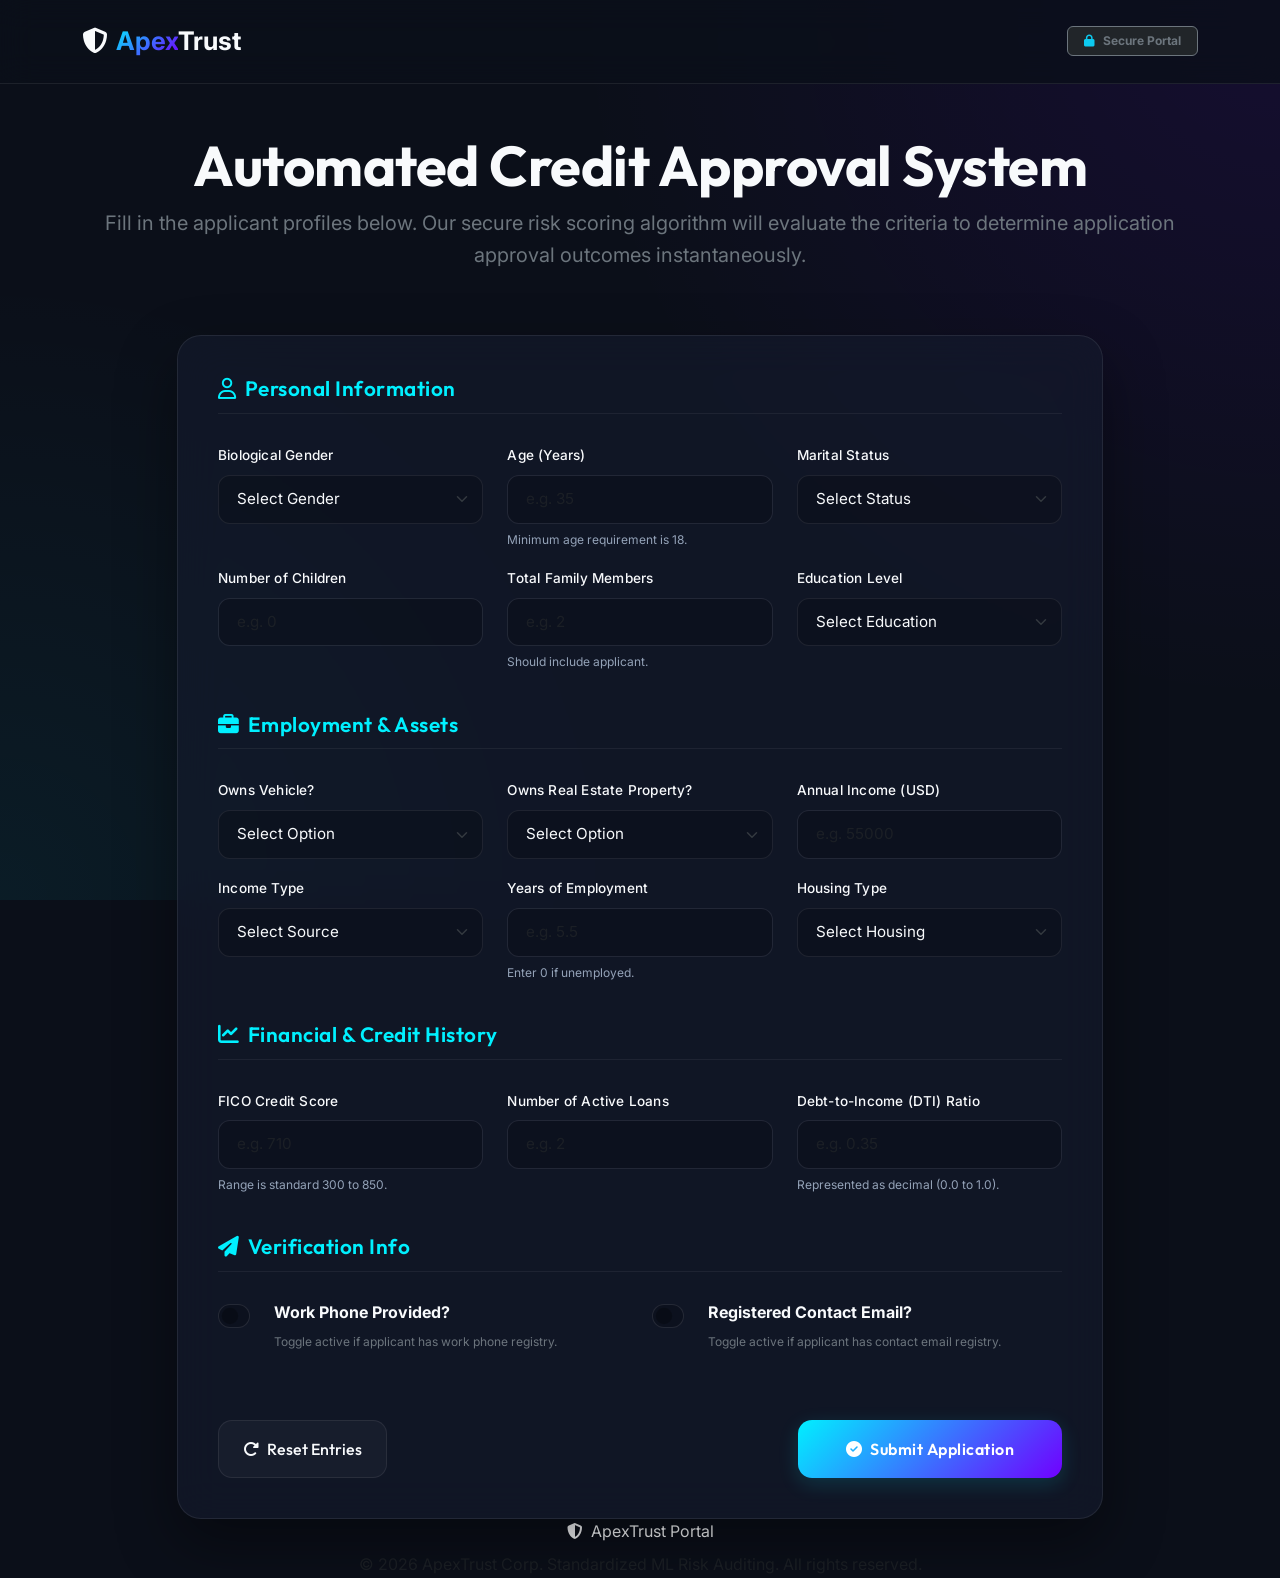
==== index.html @ 48a62194 "Convert project to a client-side single-page app for static hosting" ====
<!DOCTYPE html>
<html lang="en">
<head>
    <meta charset="UTF-8">
    <meta name="viewport" content="width=device-width, initial-scale=1.0">
    <title>ApexTrust | Credit Approval Portal</title>
    <!-- Bootstrap 5 CSS -->
    <link href="https://cdn.jsdelivr.net/npm/bootstrap@5.3.2/dist/css/bootstrap.min.css" rel="stylesheet">
    <!-- Google Fonts (Outfit & Inter) -->
    <link rel="preconnect" href="https://fonts.googleapis.com">
    <link rel="preconnect" href="https://fonts.gstatic.com" crossorigin>
    <link href="https://fonts.googleapis.com/css2?family=Inter:wght@300;400;500;600;700&family=Outfit:wght@300;400;500;600;700;800&display=swap" rel="stylesheet">
    <!-- FontAwesome for icons -->
    <link rel="stylesheet" href="https://cdnjs.cloudflare.com/ajax/libs/font-awesome/6.4.0/css/all.min.css">
    <!-- Custom style sheet -->
    <link rel="stylesheet" href="static/css/style.css">
    
    <style>
        /* Smooth transitions for the containers */
        .fade-transition {
            transition: opacity 0.4s ease, transform 0.4s ease;
            opacity: 1;
            transform: translateY(0);
        }
        .fade-out {
            opacity: 0;
            transform: translateY(20px);
        }
        .d-none {
            display: none !important;
        }
    </style>
</head>
<body>

    <!-- 1. Navigation Bar -->
    <nav class="navbar navbar-expand-lg navbar-custom">
        <div class="container">
            <a class="navbar-brand" href="#">
                <i class="fa-solid fa-shield-halved me-2"></i><span>Apex</span>Trust
            </a>
            <div class="d-flex align-items-center">
                <span id="secure-badge" class="badge bg-dark border border-secondary text-secondary py-2 px-3">
                    <i class="fa-solid fa-lock me-2 text-info"></i>Secure Portal
                </span>
            </div>
        </div>
    </nav>

    <!-- 2. Hero Section -->
    <header class="container hero-section text-center py-5">
        <h1 class="hero-title display-4 fw-bold">Automated Credit Approval System</h1>
        <p class="hero-subtitle text-secondary fs-5 max-width-600 mx-auto">Fill in the applicant profiles below. Our secure risk scoring algorithm will evaluate the criteria to determine application approval outcomes instantaneously.</p>
    </header>

    <!-- Main Content Container -->
    <main class="container">
        
        <!-- FORM CONTAINER (Visible by default) -->
        <div id="form-container" class="row justify-content-center fade-transition">
            <div class="col-lg-10">
                <form id="prediction-form" class="form-card needs-validation" novalidate>
                    
                    <!-- Section A: Personal Profile -->
                    <h3 class="form-section-title"><i class="fa-regular fa-user me-2"></i>Personal Information</h3>
                    <div class="row mb-4">
                        <div class="col-md-4 mb-3">
                            <label for="gender" class="form-label">Biological Gender</label>
                            <select class="form-select" id="gender" name="gender" required>
                                <option value="" disabled selected>Select Gender</option>
                                <option value="Male">Male</option>
                                <option value="Female">Female</option>
                            </select>
                        </div>
                        <div class="col-md-4 mb-3">
                            <label for="age" class="form-label">Age (Years)</label>
                            <input type="number" class="form-control" id="age" name="age" min="18" max="100" placeholder="e.g. 35" required>
                            <div class="form-text">Minimum age requirement is 18.</div>
                        </div>
                        <div class="col-md-4 mb-3">
                            <label for="family_status" class="form-label">Marital Status</label>
                            <select class="form-select" id="family_status" name="family_status" required>
                                <option value="" disabled selected>Select Status</option>
                                <option value="Married">Married</option>
                                <option value="Single">Single</option>
                                <option value="Civil marriage">Civil Marriage</option>
                                <option value="Separated">Separated</option>
                                <option value="Widow">Widow</option>
                            </select>
                        </div>
                        <div class="col-md-4 mb-3">
                            <label for="children_count" class="form-label">Number of Children</label>
                            <input type="number" class="form-control" id="children_count" name="children_count" min="0" max="20" placeholder="e.g. 0" required>
                        </div>
                        <div class="col-md-4 mb-3">
                            <label for="family_members" class="form-label">Total Family Members</label>
                            <input type="number" class="form-control" id="family_members" name="family_members" min="1" max="25" placeholder="e.g. 2" required>
                            <div class="form-text">Should include applicant.</div>
                        </div>
                        <div class="col-md-4 mb-3">
                            <label for="education" class="form-label">Education Level</label>
                            <select class="form-select" id="education" name="education" required>
                                <option value="" disabled selected>Select Education</option>
                                <option value="Secondary">Secondary / High School</option>
                                <option value="Higher education">Higher Education / Degree</option>
                                <option value="Incomplete higher">Incomplete Higher</option>
                                <option value="Lower secondary">Lower Secondary</option>
                                <option value="Academic degree">Academic Degree</option>
                            </select>
                        </div>
                    </div>

                    <!-- Section B: Assets & Employment -->
                    <h3 class="form-section-title"><i class="fa-solid fa-briefcase me-2"></i>Employment & Assets</h3>
                    <div class="row mb-4">
                        <div class="col-md-4 mb-3">
                            <label for="owns_car" class="form-label">Owns Vehicle?</label>
                            <select class="form-select" id="owns_car" name="owns_car" required>
                                <option value="" disabled selected>Select Option</option>
                                <option value="Yes">Yes</option>
                                <option value="No">No</option>
                            </select>
                        </div>
                        <div class="col-md-4 mb-3">
                            <label for="owns_property" class="form-label">Owns Real Estate Property?</label>
                            <select class="form-select" id="owns_property" name="owns_property" required>
                                <option value="" disabled selected>Select Option</option>
                                <option value="Yes">Yes</option>
                                <option value="No">No</option>
                            </select>
                        </div>
                        <div class="col-md-4 mb-3">
                            <label for="annual_income" class="form-label">Annual Income (USD)</label>
                            <input type="number" class="form-control" id="annual_income" name="annual_income" min="5000" placeholder="e.g. 55000" required>
                        </div>
                        <div class="col-md-4 mb-3">
                            <label for="income_type" class="form-label">Income Type</label>
                            <select class="form-select" id="income_type" name="income_type" required>
                                <option value="" disabled selected>Select Source</option>
                                <option value="Working">Working</option>
                                <option value="Commercial associate">Commercial Associate</option>
                                <option value="Pensioner">Pensioner</option>
                                <option value="State servant">State Servant</option>
                                <option value="Student">Student</option>
                            </select>
                        </div>
                        <div class="col-md-4 mb-3">
                            <label for="years_employed" class="form-label">Years of Employment</label>
                            <input type="number" step="0.1" class="form-control" id="years_employed" name="years_employed" min="0" max="60" placeholder="e.g. 5.5" required>
                            <div class="form-text">Enter 0 if unemployed.</div>
                        </div>
                        <div class="col-md-4 mb-3">
                            <label for="housing_type" class="form-label">Housing Type</label>
                            <select class="form-select" id="housing_type" name="housing_type" required>
                                <option value="" disabled selected>Select Housing</option>
                                <option value="House / apartment">House / Apartment</option>
                                <option value="With parents">With Parents</option>
                                <option value="Municipal apartment">Municipal Apartment</option>
                                <option value="Rented apartment">Rented Apartment</option>
                                <option value="Office apartment">Office Apartment</option>
                                <option value="Co-op apartment">Co-op Apartment</option>
                            </select>
                        </div>
                    </div>

                    <!-- Section C: Credit & Risk History -->
                    <h3 class="form-section-title"><i class="fa-solid fa-chart-line me-2"></i>Financial & Credit History</h3>
                    <div class="row mb-4">
                        <div class="col-md-4 mb-3">
                            <label for="credit_score" class="form-label">FICO Credit Score</label>
                            <input type="number" class="form-control" id="credit_score" name="credit_score" min="300" max="850" placeholder="e.g. 710" required>
                            <div class="form-text">Range is standard 300 to 850.</div>
                        </div>
                        <div class="col-md-4 mb-3">
                            <label for="existing_loans" class="form-label">Number of Active Loans</label>
                            <input type="number" class="form-control" id="existing_loans" name="existing_loans" min="0" max="30" placeholder="e.g. 2" required>
                        </div>
                        <div class="col-md-4 mb-3">
                            <label for="debt_to_income" class="form-label">Debt-to-Income (DTI) Ratio</label>
                            <input type="number" step="0.001" class="form-control" id="debt_to_income" name="debt_to_income" min="0.0" max="1.0" placeholder="e.g. 0.35" required>
                            <div class="form-text">Represented as decimal (0.0 to 1.0).</div>
                        </div>
                    </div>

                    <!-- Section D: Contact Configurations -->
                    <h3 class="form-section-title"><i class="fa-solid fa-paper-plane me-2"></i>Verification Info</h3>
                    <div class="row mb-5">
                        <div class="col-md-6 mb-3 d-flex align-items-center">
                            <div class="form-check form-switch">
                                <input class="form-check-input" type="checkbox" role="switch" id="work_phone" name="work_phone" value="1">
                                <label class="form-check-label ms-3" for="work_phone">
                                    <strong>Work Phone Provided?</strong>
                                    <div class="form-text text-secondary">Toggle active if applicant has work phone registry.</div>
                                </label>
                            </div>
                        </div>
                        <div class="col-md-6 mb-3 d-flex align-items-center">
                            <div class="form-check form-switch">
                                <input class="form-check-input" type="checkbox" role="switch" id="email" name="email" value="1">
                                <label class="form-check-label ms-3" for="email">
                                    <strong>Registered Contact Email?</strong>
                                    <div class="form-text text-secondary">Toggle active if applicant has contact email registry.</div>
                                </label>
                            </div>
                        </div>
                    </div>

                    <!-- Buttons Group -->
                    <div class="row">
                        <div class="col-12 d-flex justify-content-between">
                            <button type="reset" class="btn btn-reset px-4"><i class="fa-solid fa-rotate-right me-2"></i>Reset Entries</button>
                            <button type="submit" class="btn btn-predict px-5"><i class="fa-solid fa-circle-check me-2"></i>Submit Application</button>
                        </div>
                    </div>
                    
                </form>
            </div>
        </div>

        <!-- RESULTS CONTAINER (Hidden by default) -->
        <div id="result-container" class="row justify-content-center d-none fade-transition">
            <div class="col-lg-9">
                
                <!-- Main Result Card -->
                <div id="result-card-element" class="result-card text-center">
                    
                    <h2 class="mb-4 text-secondary text-uppercase tracking-wider font-monospace" style="font-size: 0.85rem; letter-spacing: 2px;">Evaluation Outcome</h2>
                    
                    <!-- Prediction Label -->
                    <div>
                        <span id="result-badge" class="result-header-badge text-white">
                            <!-- Populated dynamically -->
                        </span>
                    </div>

                    <!-- Risk Category and Recommendation Block -->
                    <div class="row my-4 justify-content-center">
                        <div class="col-md-10">
                            <div class="p-4 rounded-4" style="background-color: rgba(0,0,0,0.2); border: 1px solid rgba(255,255,255,0.03);">
                                
                                <!-- Risk Level -->
                                <p class="mb-3">
                                    <strong>Risk Profile:</strong>
                                    <span id="risk-badge-element" class="risk-badge"></span>
                                </p>

                                <!-- Recommendation Text -->
                                <p class="mb-0 text-secondary" style="font-size: 0.95rem; line-height: 1.6;">
                                    <strong>Decision Recommendation:</strong><br>
                                    <span id="decision-recommendation-text"></span>
                                </p>
                            </div>
                        </div>
                    </div>

                    <!-- Probability Level Progress Indicator -->
                    <div class="row justify-content-center mt-5 mb-5">
                        <div class="col-md-8">
                            <div class="d-flex justify-content-between mb-2">
                                <span class="text-secondary" style="font-size: 0.85rem;">Approval Probability Score</span>
                                <strong id="probability-text-element"></strong>
                            </div>
                            <div class="progress prob-progress">
                                <div id="progress-bar-element" class="progress-bar prob-progress-bar" 
                                     role="progressbar" 
                                     aria-valuemin="0" 
                                     aria-valuemax="100">
                                </div>
                            </div>
                        </div>
                    </div>

                    <!-- Predict Again Navigation Button -->
                    <div class="mt-4">
                        <button id="btn-back-to-form" class="btn-again"><i class="fa-solid fa-angle-left me-2"></i>Evaluate New Applicant</button>
                    </div>
                </div>

                <!-- Section: Applicant Audit Summary Log -->
                <div class="form-card mb-5">
                    <h3 class="form-section-title text-start"><i class="fa-solid fa-database me-2"></i>Profile Audit Log</h3>
                    <div class="table-responsive">
                        <table class="table audit-table table-bordered align-middle">
                            <tbody>
                                <tr>
                                    <th>Biological Gender</th>
                                    <td id="audit-gender"></td>
                                    <th>Age (Years)</th>
                                    <td id="audit-age"></td>
                                </tr>
                                <tr>
                                    <th>Marital Status</th>
                                    <td id="audit-marital-status"></td>
                                    <th>Total Family Members</th>
                                    <td id="audit-family-members"></td>
                                </tr>
                                <tr>
                                    <th>Education Level</th>
                                    <td id="audit-education"></td>
                                    <th>Housing Arrangement</th>
                                    <td id="audit-housing"></td>
                                </tr>
                                <tr>
                                    <th>Owns Vehicle?</th>
                                    <td id="audit-owns-car"></td>
                                    <th>Owns Real Estate?</th>
                                    <td id="audit-owns-property"></td>
                                </tr>
                                <tr>
                                    <th>Annual Income</th>
                                    <td id="audit-income"></td>
                                    <th>Employment Length (Years)</th>
                                    <td id="audit-employment-length"></td>
                                </tr>
                                <tr>
                                    <th>FICO Credit Score</th>
                                    <td id="audit-credit-score"></td>
                                    <th>Debt-to-Income (DTI)</th>
                                    <td id="audit-dti"></td>
                                </tr>
                                <tr>
                                    <th>Active Loan Count</th>
                                    <td id="audit-active-loans"></td>
                                    <th>Work Phone Provided?</th>
                                    <td id="audit-work-phone"></td>
                                </tr>
                                <tr>
                                    <th>Contact Email Registered?</th>
                                    <td id="audit-email"></td>
                                    <th>Income Source Type</th>
                                    <td id="audit-income-type"></td>
                                </tr>
                            </tbody>
                        </table>
                    </div>
                </div>

            </div>
        </div>

    </main>

    <!-- 3. Footer Section -->
    <footer>
        <div class="container text-center">
            <p class="footer-logo mb-2"><i class="fa-solid fa-shield-halved me-2"></i><span>Apex</span>Trust Portal</p>
            <p class="mb-0 text-muted">© 2026 ApexTrust Corp. Standardized ML Risk Auditing. All rights reserved.</p>
        </div>
    </footer>

    <!-- Bootstrap 5 Bundle JS -->
    <script src="https://cdn.jsdelivr.net/npm/bootstrap@5.3.2/dist/js/bootstrap.bundle.min.js"></script>
    
    <!-- Local JS for prediction execution and styling transitions -->
    <script src="static/js/app.js"></script>
</body>
</html>
---- static/css/style.css ----
/* ==============================================================================
   ApexTrust - Credit Approval Prediction System Styling System
   ============================================================================== */

/* 1. Theme Configuration & Variables */
:root {
    --bg-color: #0b0f19;
    --card-bg: rgba(20, 27, 45, 0.65);
    --border-color: rgba(255, 255, 255, 0.08);
    --accent-primary: #00f0ff;
    --accent-secondary: #7000ff;
    --text-primary: #f8fafc;
    --text-secondary: #94a3b8;
    --gradient-accent: linear-gradient(135deg, var(--accent-primary) 0%, var(--accent-secondary) 100%);
    
    --success-base: #198754;
    --success-glow: rgba(25, 135, 84, 0.2);
    --danger-base: #dc3545;
    --danger-glow: rgba(220, 53, 69, 0.2);
    --warning-base: #ffc107;
}

/* 2. Global Resets and Layout Base */
body {
    background-color: var(--bg-color);
    color: var(--text-primary);
    font-family: 'Inter', sans-serif;
    min-height: 100vh;
    overflow-x: hidden;
    line-height: 1.6;
    background-image: radial-gradient(circle at top right, rgba(112, 0, 255, 0.1) 0%, transparent 45%),
                      radial-gradient(circle at bottom left, rgba(0, 240, 255, 0.06) 0%, transparent 40%);
    background-attachment: fixed;
}

h1, h2, h3, h4, h5, .brand-font {
    font-family: 'Outfit', sans-serif;
    letter-spacing: -0.5px;
}

/* Custom Scrollbar for modern feel */
::-webkit-scrollbar {
    width: 8px;
}
::-webkit-scrollbar-track {
    background: var(--bg-color);
}
::-webkit-scrollbar-thumb {
    background: rgba(255, 255, 255, 0.1);
    border-radius: 10px;
}
::-webkit-scrollbar-thumb:hover {
    background: var(--accent-primary);
}

/* 3. Navigation Bar Styling */
.navbar-custom {
    background-color: rgba(11, 15, 25, 0.8);
    backdrop-filter: blur(16px);
    -webkit-backdrop-filter: blur(16px);
    border-bottom: 1px solid var(--border-color);
    padding: 16px 0;
    transition: all 0.3s ease;
}

.navbar-brand {
    font-weight: 700;
    font-size: 1.6rem;
    color: var(--text-primary);
}

.navbar-brand span {
    background: var(--gradient-accent);
    -webkit-background-clip: text;
    background-clip: text;
    -webkit-text-fill-color: transparent;
}

/* 4. Form Cards & Container Layouts (Glassmorphism) */
.form-card {
    background-color: var(--card-bg);
    border: 1px solid var(--border-color);
    border-radius: 24px;
    padding: 40px;
    backdrop-filter: blur(20px);
    -webkit-backdrop-filter: blur(20px);
    box-shadow: 0 24px 60px rgba(0, 0, 0, 0.4);
    transition: transform 0.4s cubic-bezier(0.165, 0.84, 0.44, 1), 
                box-shadow 0.4s cubic-bezier(0.165, 0.84, 0.44, 1);
}

.form-section-title {
    color: var(--accent-primary);
    font-size: 1.3rem;
    font-weight: 600;
    border-bottom: 1px solid rgba(255, 255, 255, 0.06);
    padding-bottom: 12px;
    margin-bottom: 28px;
    letter-spacing: 0.5px;
}

/* 5. Inputs & Dropdowns Styles */
.form-label {
    font-size: 0.85rem;
    font-weight: 500;
    color: var(--text-primary);
    margin-bottom: 8px;
    letter-spacing: 0.2px;
}

.form-control, .form-select {
    background-color: rgba(11, 15, 25, 0.5);
    border: 1px solid rgba(255, 255, 255, 0.08);
    color: var(--text-primary);
    border-radius: 12px;
    padding: 12px 18px;
    transition: all 0.25s cubic-bezier(0.4, 0, 0.2, 1);
    font-size: 0.95rem;
}

.form-control:focus, .form-select:focus {
    background-color: rgba(11, 15, 25, 0.9);
    border-color: var(--accent-primary);
    color: var(--text-primary);
    box-shadow: 0 0 16px rgba(0, 240, 255, 0.25);
    transform: translateY(-1px);
    outline: none;
}

.form-select option {
    background-color: #121829;
    color: var(--text-primary);
}

/* Helper small texts */
.form-text {
    color: var(--text-secondary);
    font-size: 0.75rem;
    margin-top: 6px;
}

/* 6. Form Checkboxes & Switches */
.form-check-input {
    background-color: rgba(11, 15, 25, 0.5);
    border-color: rgba(255, 255, 255, 0.1);
    cursor: pointer;
    width: 48px;
    height: 24px;
    transition: background-position 0.2s ease-in-out, 
                background-color 0.2s ease-in-out, 
                border-color 0.2s ease-in-out, 
                box-shadow 0.2s ease-in-out;
}

.form-check-input:checked {
    background-color: var(--accent-primary);
    border-color: var(--accent-primary);
    box-shadow: 0 0 10px rgba(0, 240, 255, 0.35);
}

/* 7. Action Button Definitions */
.btn-predict {
    background: var(--gradient-accent);
    border: none;
    color: #ffffff;
    font-weight: 600;
    padding: 16px 32px;
    border-radius: 14px;
    font-family: 'Outfit', sans-serif;
    letter-spacing: 0.5px;
    transition: all 0.3s cubic-bezier(0.165, 0.84, 0.44, 1);
    box-shadow: 0 6px 20px rgba(0, 240, 255, 0.15);
}

.btn-predict:hover {
    transform: translateY(-2px);
    box-shadow: 0 10px 25px rgba(0, 240, 255, 0.35);
    opacity: 0.95;
}

.btn-predict:active {
    transform: translateY(1px);
}

.btn-reset {
    background-color: rgba(255, 255, 255, 0.03);
    border: 1px solid rgba(255, 255, 255, 0.08);
    color: var(--text-primary);
    font-weight: 500;
    padding: 16px 32px;
    border-radius: 14px;
    font-family: 'Outfit', sans-serif;
    transition: all 0.3s ease;
}

.btn-reset:hover {
    background-color: rgba(255, 255, 255, 0.08);
    border-color: rgba(255, 255, 255, 0.15);
    color: #ffffff;
}

/* 8. Result Badges and Diagnostic Panels */
.result-card {
    background-color: var(--card-bg);
    border: 1px solid var(--border-color);
    border-radius: 24px;
    padding: 45px;
    backdrop-filter: blur(20px);
    -webkit-backdrop-filter: blur(20px);
    box-shadow: 0 24px 60px rgba(0, 0, 0, 0.4);
    position: relative;
    overflow: hidden;
}

.result-card.glow-success {
    box-shadow: 0 0 50px rgba(25, 135, 84, 0.12);
    border-color: rgba(25, 135, 84, 0.25);
}

.result-card.glow-danger {
    box-shadow: 0 0 50px rgba(220, 53, 69, 0.12);
    border-color: rgba(220, 53, 69, 0.25);
}

.result-header-badge {
    font-size: 2.25rem;
    font-weight: 800;
    text-transform: uppercase;
    letter-spacing: 1px;
    padding: 12px 40px;
    border-radius: 50px;
    display: inline-block;
    margin-bottom: 25px;
    box-shadow: 0 6px 20px rgba(0, 0, 0, 0.3);
    animation: pulseBadge 2s infinite alternate;
}

.prob-progress {
    height: 18px;
    background-color: rgba(11, 15, 25, 0.6);
    border-radius: 10px;
    overflow: hidden;
    border: 1px solid rgba(255, 255, 255, 0.05);
}

.prob-progress-bar {
    border-radius: 10px;
    transition: width 1.8s cubic-bezier(0.4, 0, 0.2, 1);
}

/* Audit Tables */
.audit-table {
    color: var(--text-primary);
    font-size: 0.9rem;
    border-color: rgba(255, 255, 255, 0.04);
}

.audit-table th {
    color: var(--text-secondary);
    font-weight: 600;
    background-color: rgba(0, 0, 0, 0.2);
    padding: 14px;
}

.audit-table td {
    background-color: rgba(0, 0, 0, 0.1);
    padding: 14px;
}

.risk-badge {
    font-weight: 700;
    font-size: 0.85rem;
    padding: 6px 14px;
    border-radius: 6px;
    text-transform: uppercase;
    letter-spacing: 0.5px;
}

.btn-again {
    background: var(--gradient-accent);
    border: none;
    color: #ffffff;
    font-weight: 600;
    padding: 16px 36px;
    border-radius: 14px;
    font-family: 'Outfit', sans-serif;
    letter-spacing: 0.5px;
    transition: all 0.3s ease;
    box-shadow: 0 6px 20px rgba(0, 240, 255, 0.2);
    text-decoration: none;
    display: inline-block;
}

.btn-again:hover {
    transform: translateY(-2px);
    box-shadow: 0 10px 25px rgba(0, 240, 255, 0.35);
    color: #ffffff;
}

/* 9. Keyframe Animations */
@keyframes pulseBadge {
    0% {
        transform: scale(1);
    }
    100% {
        transform: scale(1.02);
    }
}

/* 10. Responsive Screen Adjustments */
@media (max-width: 768px) {
    .form-card {
        padding: 24px;
        border-radius: 16px;
    }
    .result-card {
        padding: 25px;
        border-radius: 16px;
    }
    .hero-title {
        font-size: 2.2rem;
    }
    .btn-predict, .btn-reset, .btn-again {
        padding: 12px 24px;
        width: 100%;
        margin-bottom: 12px;
    }
    .btn-predict {
        order: 1;
    }
    .btn-reset {
        order: 2;
    }
    .navbar-brand {
        font-size: 1.3rem;
    }
}
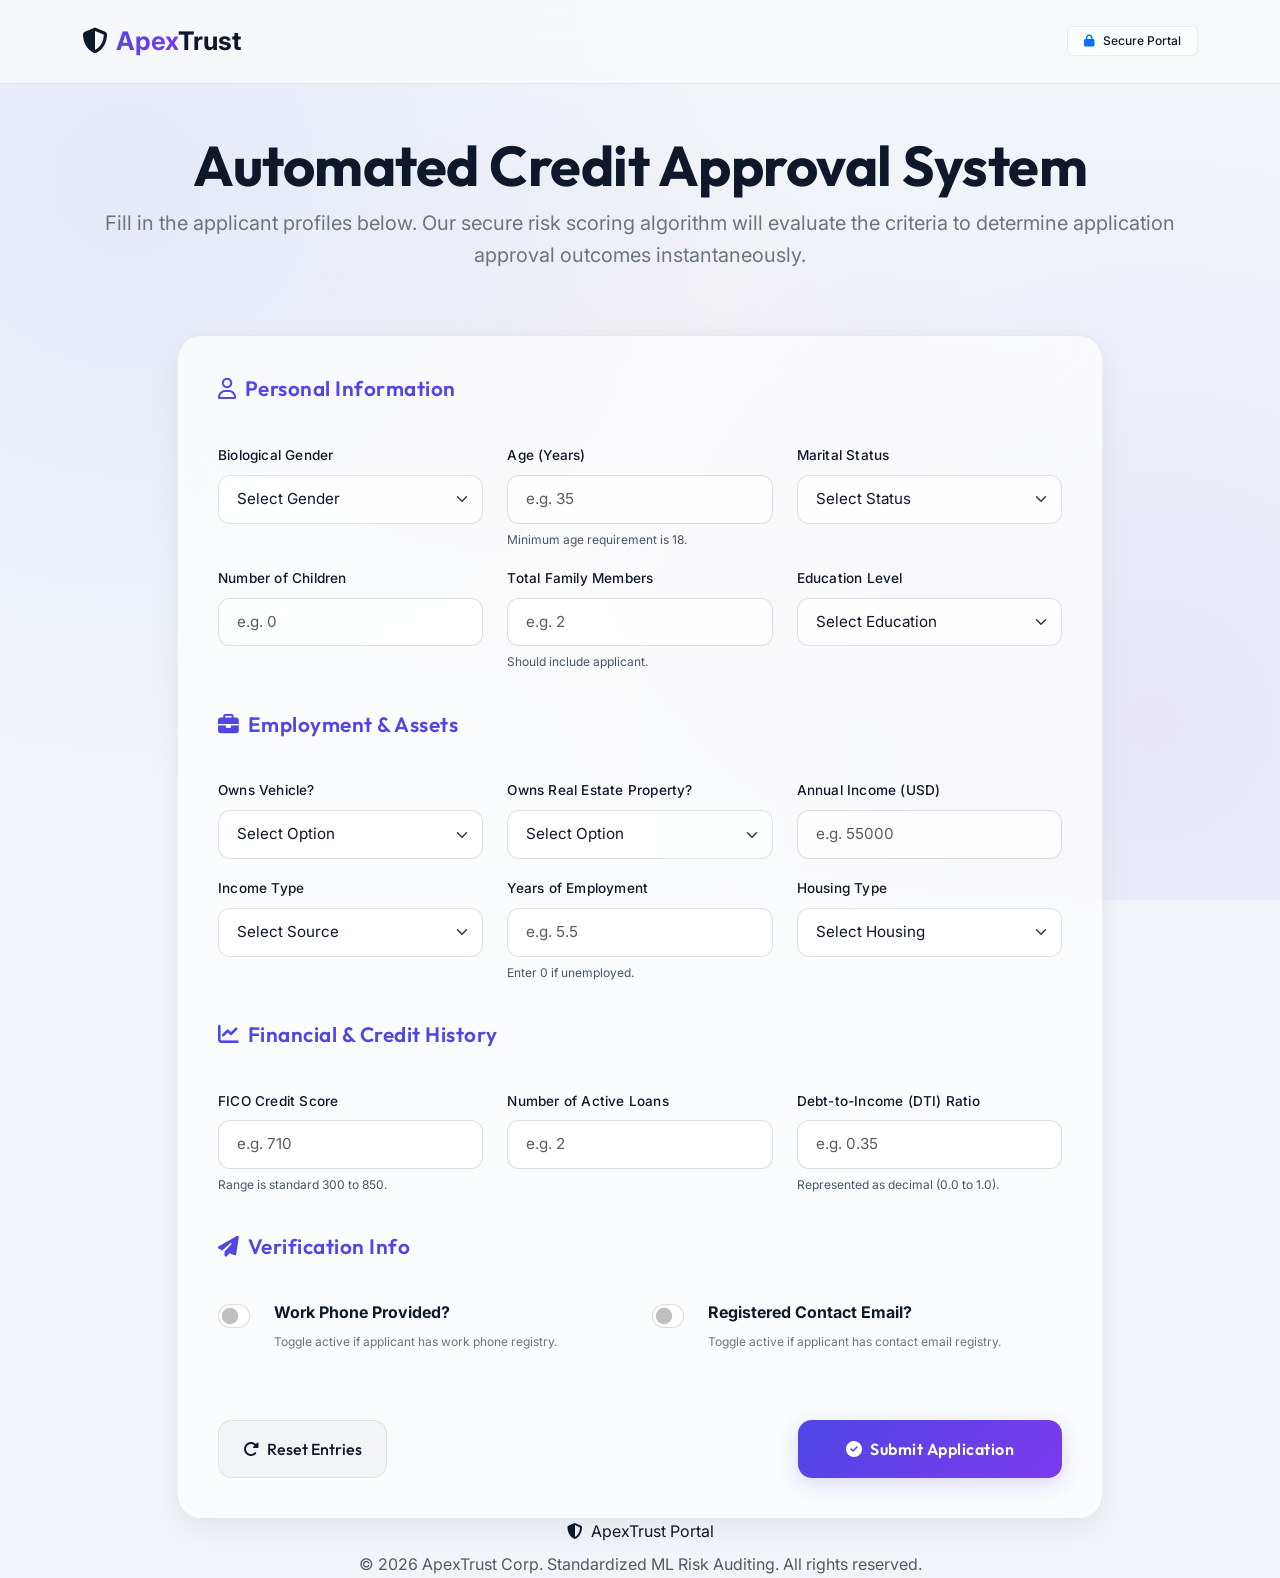
==== commit 89608245: "Update portal styling to premium light theme with aurora background colors" ====
--- a/index.html
+++ b/index.html
@@ -40,8 +40,8 @@
                 <i class="fa-solid fa-shield-halved me-2"></i><span>Apex</span>Trust
             </a>
             <div class="d-flex align-items-center">
-                <span id="secure-badge" class="badge bg-dark border border-secondary text-secondary py-2 px-3">
-                    <i class="fa-solid fa-lock me-2 text-info"></i>Secure Portal
+                <span id="secure-badge" class="badge secure-badge-custom py-2 px-3">
+                    <i class="fa-solid fa-lock me-2 text-primary"></i>Secure Portal
                 </span>
             </div>
         </div>
--- a/static/css/style.css
+++ b/static/css/style.css
@@ -4,20 +4,20 @@
 
 /* 1. Theme Configuration & Variables */
 :root {
-    --bg-color: #0b0f19;
-    --card-bg: rgba(20, 27, 45, 0.65);
-    --border-color: rgba(255, 255, 255, 0.08);
-    --accent-primary: #00f0ff;
-    --accent-secondary: #7000ff;
-    --text-primary: #f8fafc;
-    --text-secondary: #94a3b8;
+    --bg-color: #f1f5f9; /* Slate 100 base */
+    --card-bg: rgba(255, 255, 255, 0.7); /* Translucent white glass */
+    --border-color: rgba(15, 23, 42, 0.08); /* Dark slate subtle border */
+    --accent-primary: #4f46e5; /* Indigo 600 accent */
+    --accent-secondary: #7c3aed; /* Violet 600 accent */
+    --text-primary: #0f172a; /* Slate 900 primary text */
+    --text-secondary: #475569; /* Slate 600 secondary text */
     --gradient-accent: linear-gradient(135deg, var(--accent-primary) 0%, var(--accent-secondary) 100%);
     
-    --success-base: #198754;
-    --success-glow: rgba(25, 135, 84, 0.2);
-    --danger-base: #dc3545;
-    --danger-glow: rgba(220, 53, 69, 0.2);
-    --warning-base: #ffc107;
+    --success-base: #10b981; /* Emerald 500 */
+    --success-glow: rgba(16, 185, 129, 0.15);
+    --danger-base: #ef4444; /* Red 500 */
+    --danger-glow: rgba(239, 68, 68, 0.15);
+    --warning-base: #f59e0b; /* Amber 500 */
 }
 
 /* 2. Global Resets and Layout Base */
@@ -28,8 +28,9 @@
     min-height: 100vh;
     overflow-x: hidden;
     line-height: 1.6;
-    background-image: radial-gradient(circle at top right, rgba(112, 0, 255, 0.1) 0%, transparent 45%),
-                      radial-gradient(circle at bottom left, rgba(0, 240, 255, 0.06) 0%, transparent 40%);
+    background-image: radial-gradient(circle at 10% 20%, rgba(99, 102, 241, 0.08) 0%, transparent 45%),
+                      radial-gradient(circle at 90% 80%, rgba(124, 58, 237, 0.08) 0%, transparent 45%),
+                      radial-gradient(circle at 50% 50%, rgba(244, 63, 94, 0.04) 0%, transparent 50%);
     background-attachment: fixed;
 }
 
@@ -55,7 +56,7 @@
 
 /* 3. Navigation Bar Styling */
 .navbar-custom {
-    background-color: rgba(11, 15, 25, 0.8);
+    background-color: rgba(248, 250, 252, 0.85);
     backdrop-filter: blur(16px);
     -webkit-backdrop-filter: blur(16px);
     border-bottom: 1px solid var(--border-color);
@@ -74,6 +75,14 @@
     -webkit-background-clip: text;
     background-clip: text;
     -webkit-text-fill-color: transparent;
+}
+
+/* Custom secure badge */
+.secure-badge-custom {
+    background-color: rgba(255, 255, 255, 0.8);
+    border: 1px solid var(--border-color);
+    color: var(--text-primary);
+    font-weight: 500;
 }
 
 /* 4. Form Cards & Container Layouts (Glassmorphism) */
@@ -84,7 +93,7 @@
     padding: 40px;
     backdrop-filter: blur(20px);
     -webkit-backdrop-filter: blur(20px);
-    box-shadow: 0 24px 60px rgba(0, 0, 0, 0.4);
+    box-shadow: 0 10px 30px rgba(15, 23, 42, 0.06), 0 1px 3px rgba(15, 23, 42, 0.02);
     transition: transform 0.4s cubic-bezier(0.165, 0.84, 0.44, 1), 
                 box-shadow 0.4s cubic-bezier(0.165, 0.84, 0.44, 1);
 }
@@ -109,8 +118,8 @@
 }
 
 .form-control, .form-select {
-    background-color: rgba(11, 15, 25, 0.5);
-    border: 1px solid rgba(255, 255, 255, 0.08);
+    background-color: rgba(255, 255, 255, 0.8);
+    border: 1px solid rgba(15, 23, 42, 0.12);
     color: var(--text-primary);
     border-radius: 12px;
     padding: 12px 18px;
@@ -119,16 +128,16 @@
 }
 
 .form-control:focus, .form-select:focus {
-    background-color: rgba(11, 15, 25, 0.9);
+    background-color: #ffffff;
     border-color: var(--accent-primary);
     color: var(--text-primary);
-    box-shadow: 0 0 16px rgba(0, 240, 255, 0.25);
+    box-shadow: 0 0 12px rgba(79, 70, 229, 0.15), 0 0 0 3px rgba(79, 70, 229, 0.1);
     transform: translateY(-1px);
     outline: none;
 }
 
 .form-select option {
-    background-color: #121829;
+    background-color: #ffffff;
     color: var(--text-primary);
 }
 
@@ -141,8 +150,8 @@
 
 /* 6. Form Checkboxes & Switches */
 .form-check-input {
-    background-color: rgba(11, 15, 25, 0.5);
-    border-color: rgba(255, 255, 255, 0.1);
+    background-color: rgba(255, 255, 255, 0.8);
+    border-color: rgba(15, 23, 42, 0.15);
     cursor: pointer;
     width: 48px;
     height: 24px;
@@ -155,7 +164,7 @@
 .form-check-input:checked {
     background-color: var(--accent-primary);
     border-color: var(--accent-primary);
-    box-shadow: 0 0 10px rgba(0, 240, 255, 0.35);
+    box-shadow: 0 0 10px rgba(79, 70, 229, 0.35);
 }
 
 /* 7. Action Button Definitions */
@@ -169,12 +178,12 @@
     font-family: 'Outfit', sans-serif;
     letter-spacing: 0.5px;
     transition: all 0.3s cubic-bezier(0.165, 0.84, 0.44, 1);
-    box-shadow: 0 6px 20px rgba(0, 240, 255, 0.15);
+    box-shadow: 0 6px 20px rgba(79, 70, 229, 0.2);
 }
 
 .btn-predict:hover {
     transform: translateY(-2px);
-    box-shadow: 0 10px 25px rgba(0, 240, 255, 0.35);
+    box-shadow: 0 10px 25px rgba(79, 70, 229, 0.35);
     opacity: 0.95;
 }
 
@@ -183,8 +192,8 @@
 }
 
 .btn-reset {
-    background-color: rgba(255, 255, 255, 0.03);
-    border: 1px solid rgba(255, 255, 255, 0.08);
+    background-color: rgba(15, 23, 42, 0.03);
+    border: 1px solid rgba(15, 23, 42, 0.08);
     color: var(--text-primary);
     font-weight: 500;
     padding: 16px 32px;
@@ -194,9 +203,9 @@
 }
 
 .btn-reset:hover {
-    background-color: rgba(255, 255, 255, 0.08);
-    border-color: rgba(255, 255, 255, 0.15);
-    color: #ffffff;
+    background-color: rgba(15, 23, 42, 0.06);
+    border-color: rgba(15, 23, 42, 0.15);
+    color: var(--text-primary);
 }
 
 /* 8. Result Badges and Diagnostic Panels */
@@ -207,19 +216,19 @@
     padding: 45px;
     backdrop-filter: blur(20px);
     -webkit-backdrop-filter: blur(20px);
-    box-shadow: 0 24px 60px rgba(0, 0, 0, 0.4);
+    box-shadow: 0 10px 30px rgba(15, 23, 42, 0.06), 0 1px 3px rgba(15, 23, 42, 0.02);
     position: relative;
     overflow: hidden;
 }
 
 .result-card.glow-success {
-    box-shadow: 0 0 50px rgba(25, 135, 84, 0.12);
-    border-color: rgba(25, 135, 84, 0.25);
+    box-shadow: 0 10px 40px rgba(16, 185, 129, 0.15);
+    border-color: rgba(16, 185, 129, 0.35);
 }
 
 .result-card.glow-danger {
-    box-shadow: 0 0 50px rgba(220, 53, 69, 0.12);
-    border-color: rgba(220, 53, 69, 0.25);
+    box-shadow: 0 10px 40px rgba(239, 68, 68, 0.15);
+    border-color: rgba(239, 68, 68, 0.35);
 }
 
 .result-header-badge {
@@ -231,16 +240,16 @@
     border-radius: 50px;
     display: inline-block;
     margin-bottom: 25px;
-    box-shadow: 0 6px 20px rgba(0, 0, 0, 0.3);
+    box-shadow: 0 6px 20px rgba(15, 23, 42, 0.15);
     animation: pulseBadge 2s infinite alternate;
 }
 
 .prob-progress {
     height: 18px;
-    background-color: rgba(11, 15, 25, 0.6);
+    background-color: rgba(15, 23, 42, 0.06);
     border-radius: 10px;
     overflow: hidden;
-    border: 1px solid rgba(255, 255, 255, 0.05);
+    border: 1px solid rgba(15, 23, 42, 0.04);
 }
 
 .prob-progress-bar {
@@ -252,18 +261,18 @@
 .audit-table {
     color: var(--text-primary);
     font-size: 0.9rem;
-    border-color: rgba(255, 255, 255, 0.04);
+    border-color: rgba(15, 23, 42, 0.06);
 }
 
 .audit-table th {
     color: var(--text-secondary);
     font-weight: 600;
-    background-color: rgba(0, 0, 0, 0.2);
+    background-color: rgba(15, 23, 42, 0.04);
     padding: 14px;
 }
 
 .audit-table td {
-    background-color: rgba(0, 0, 0, 0.1);
+    background-color: rgba(15, 23, 42, 0.01);
     padding: 14px;
 }
 
@@ -286,14 +295,14 @@
     font-family: 'Outfit', sans-serif;
     letter-spacing: 0.5px;
     transition: all 0.3s ease;
-    box-shadow: 0 6px 20px rgba(0, 240, 255, 0.2);
+    box-shadow: 0 6px 20px rgba(79, 70, 229, 0.25);
     text-decoration: none;
     display: inline-block;
 }
 
 .btn-again:hover {
     transform: translateY(-2px);
-    box-shadow: 0 10px 25px rgba(0, 240, 255, 0.35);
+    box-shadow: 0 10px 25px rgba(79, 70, 229, 0.4);
     color: #ffffff;
 }
 
